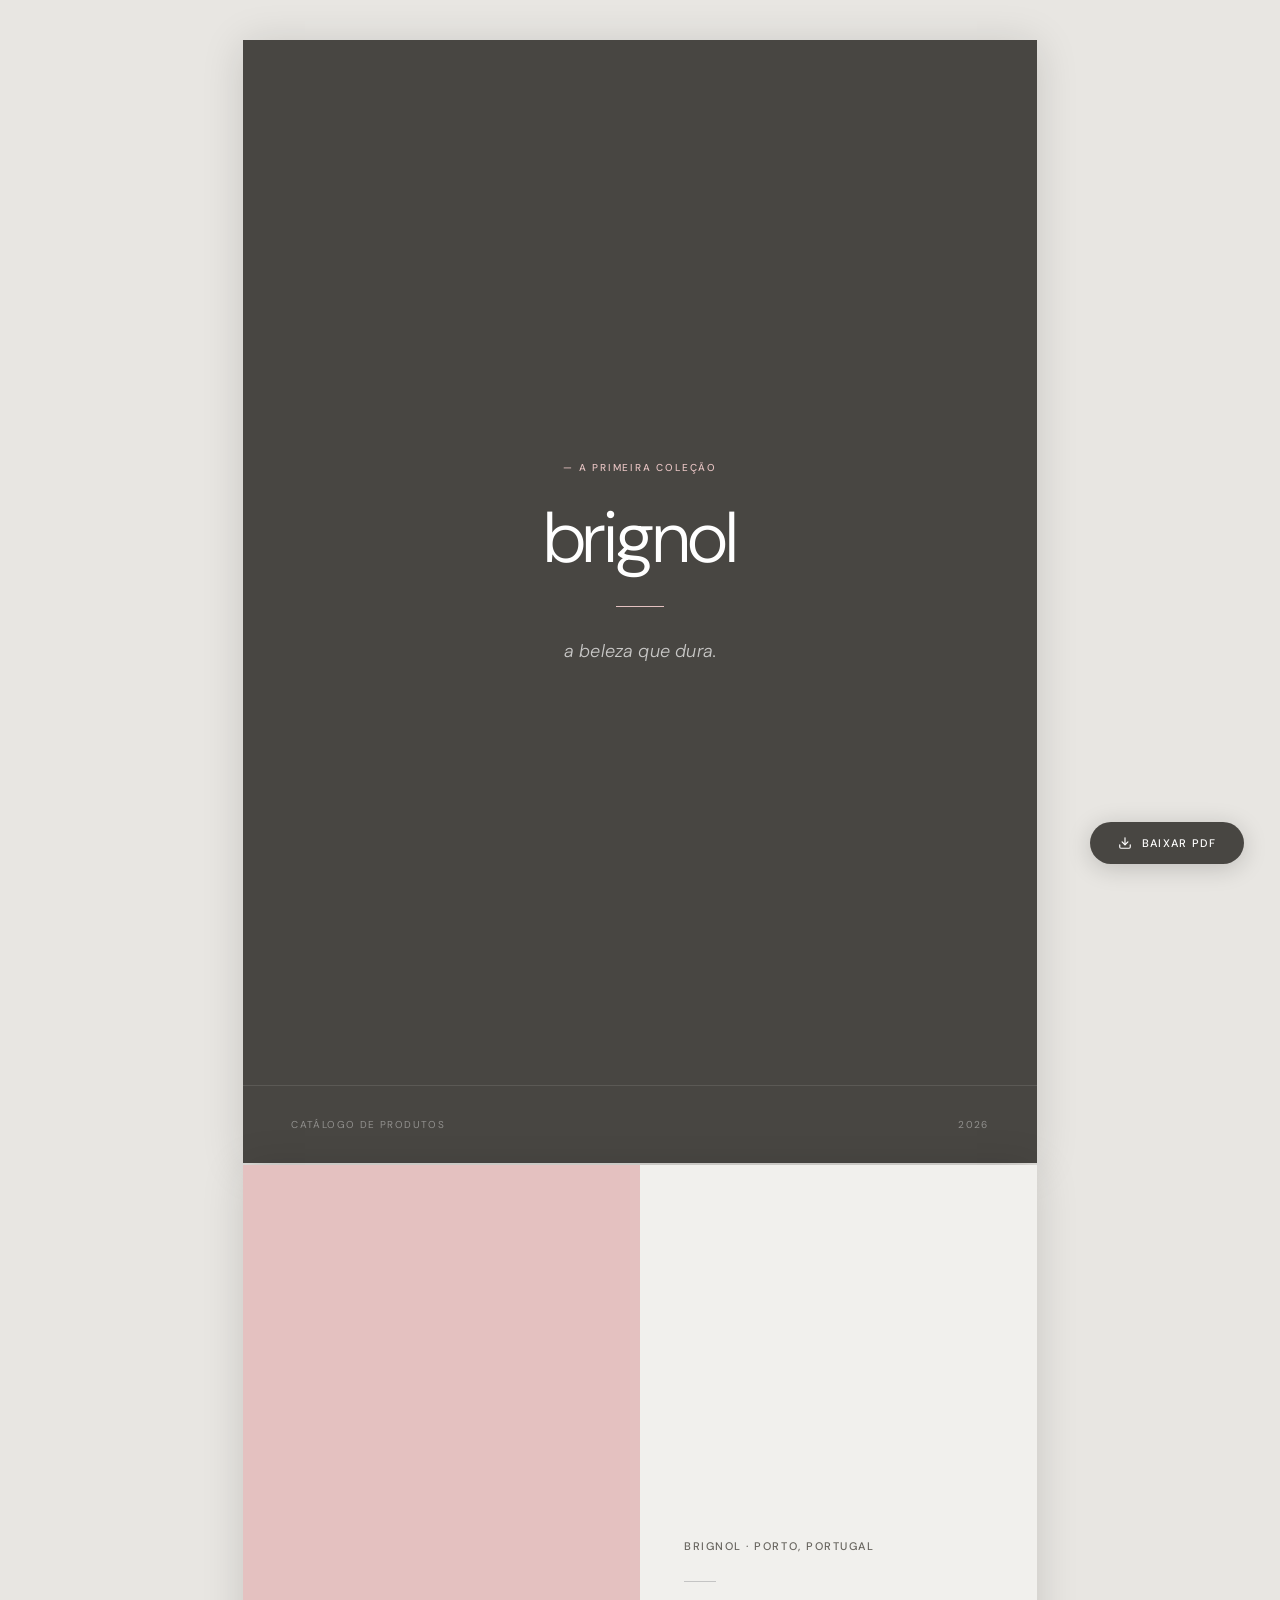
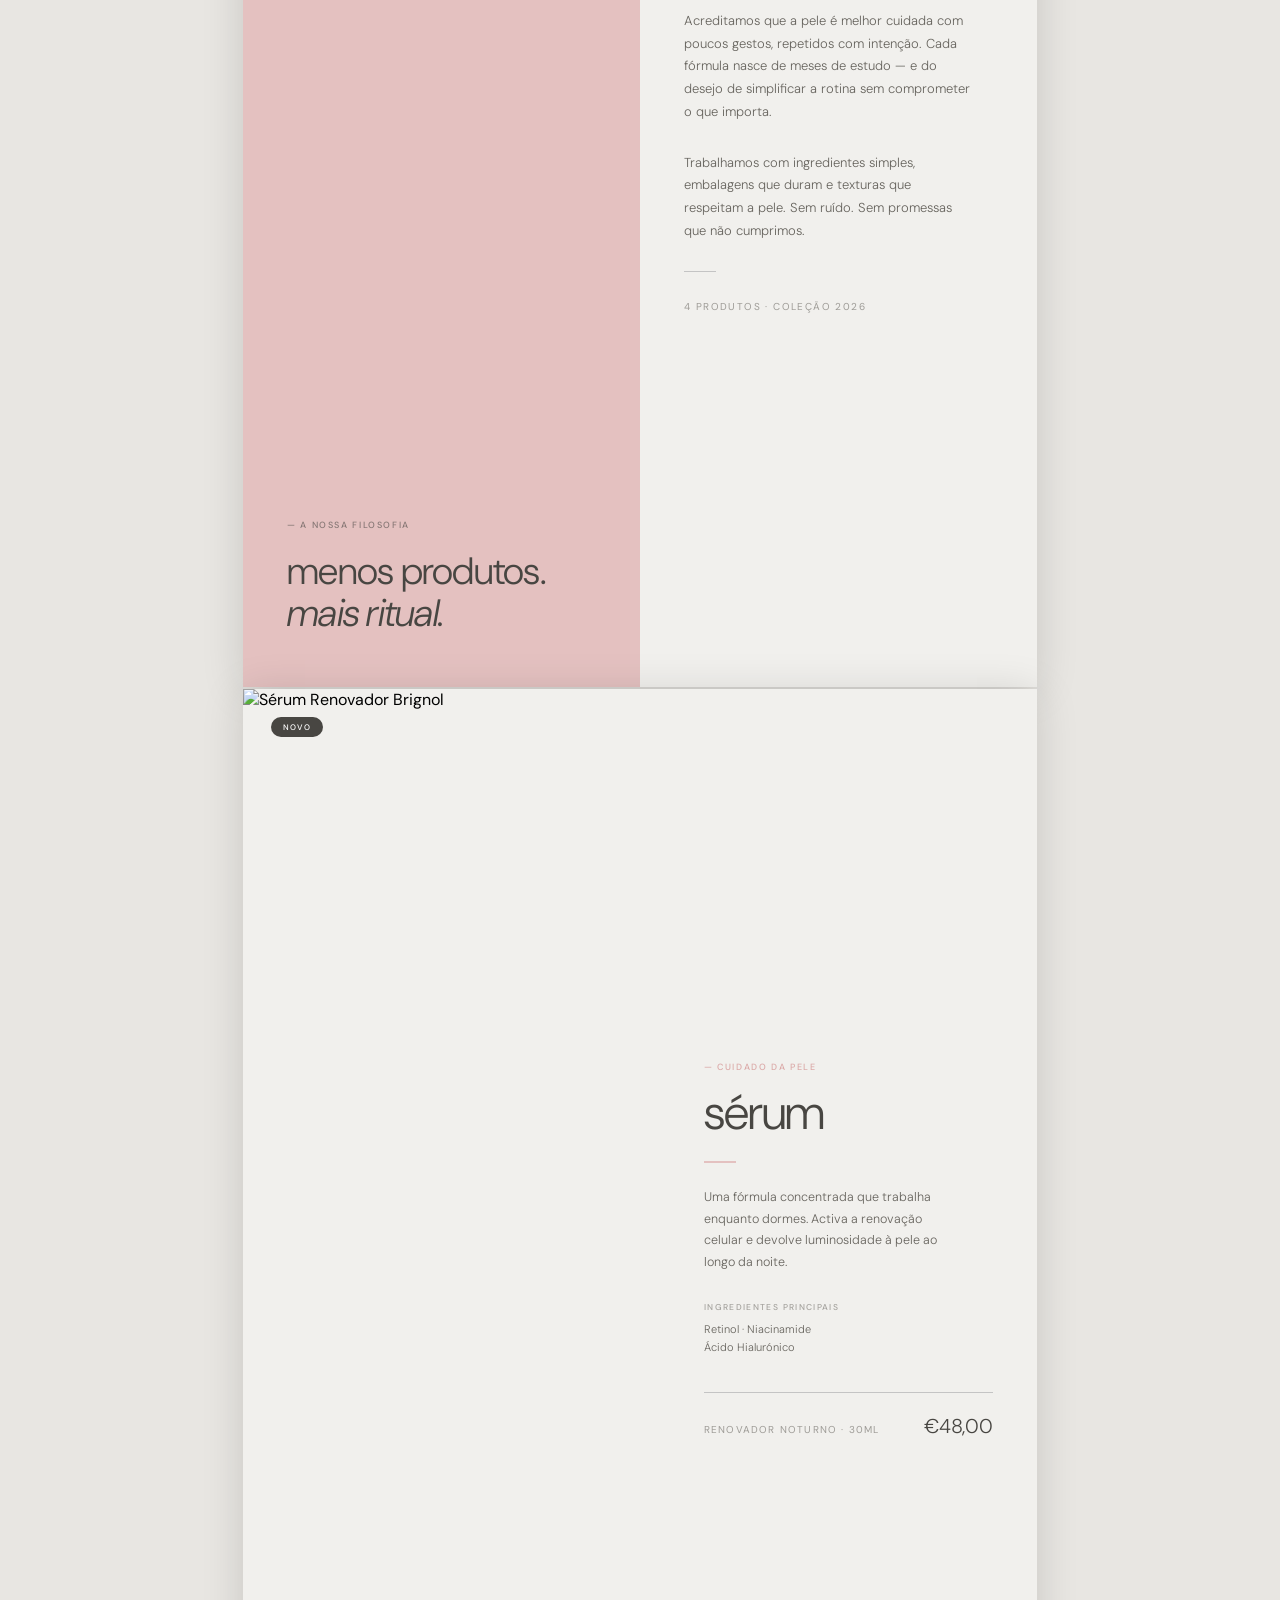
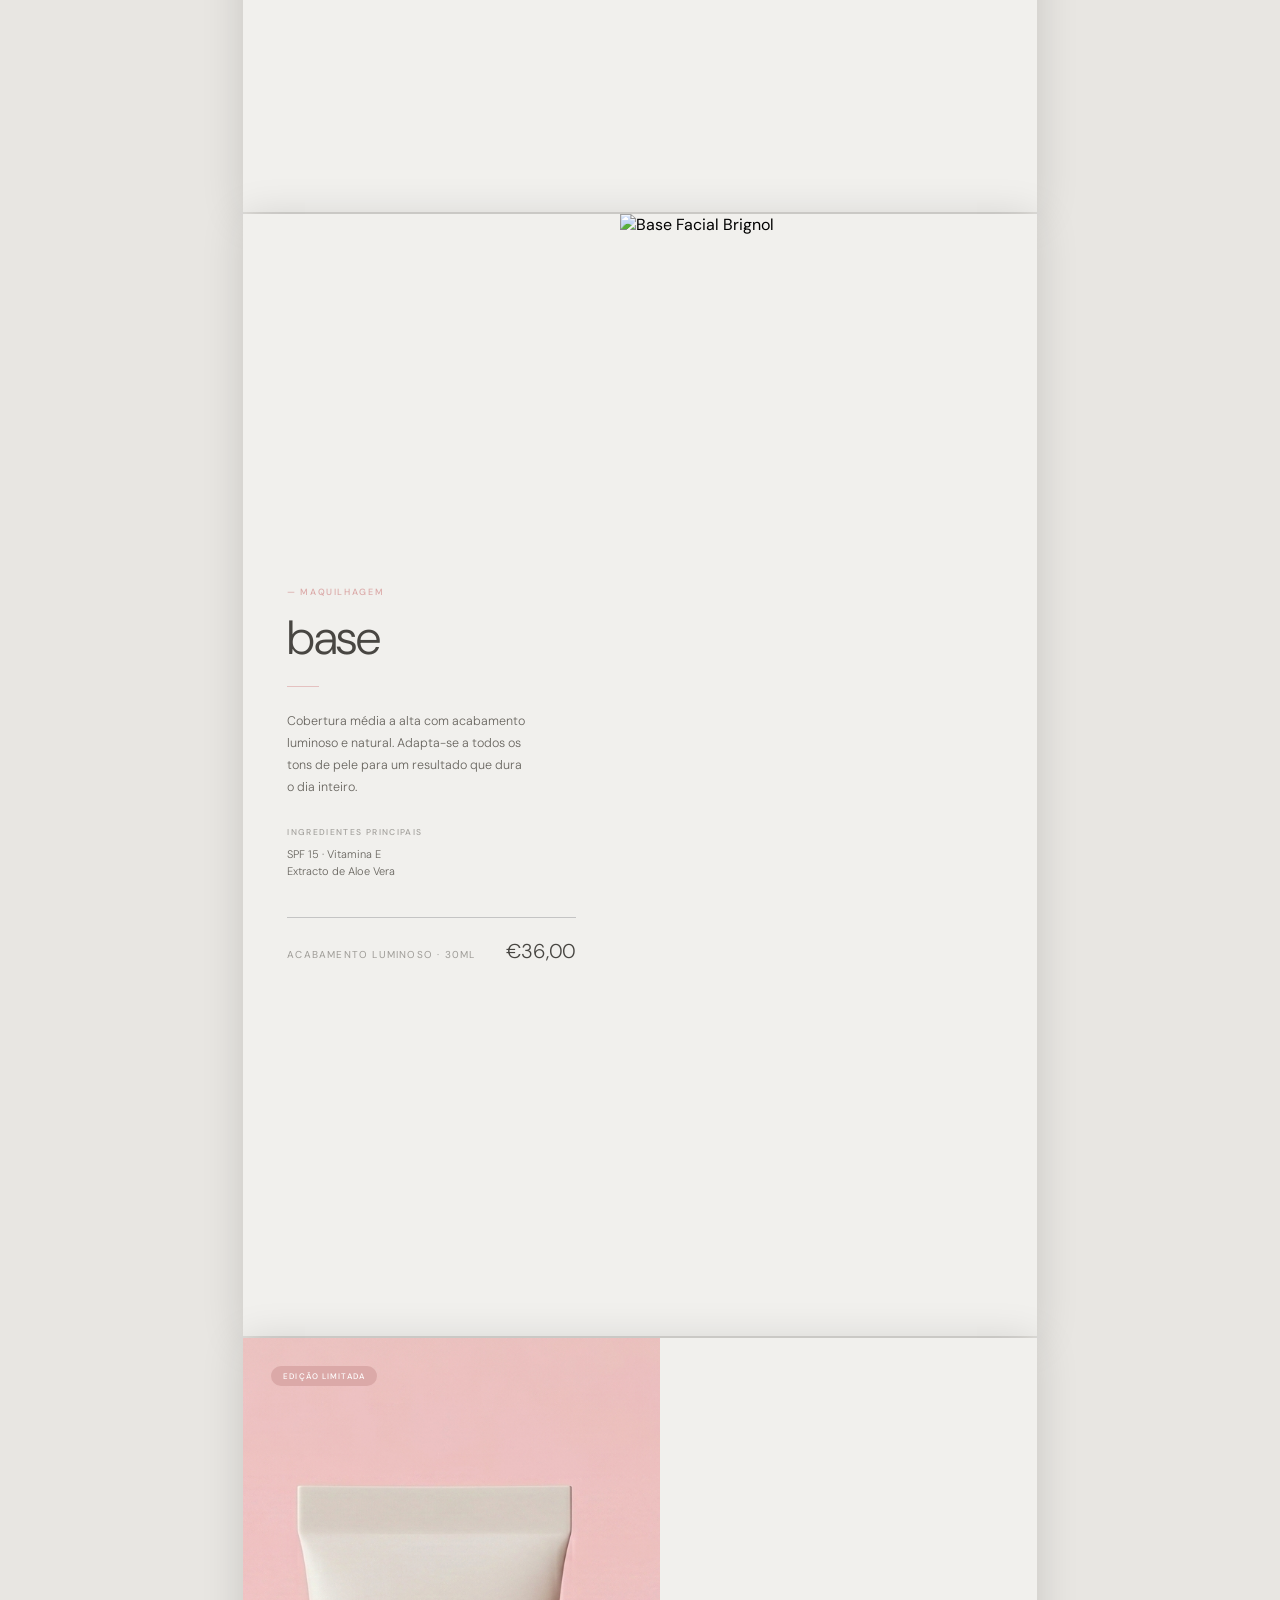
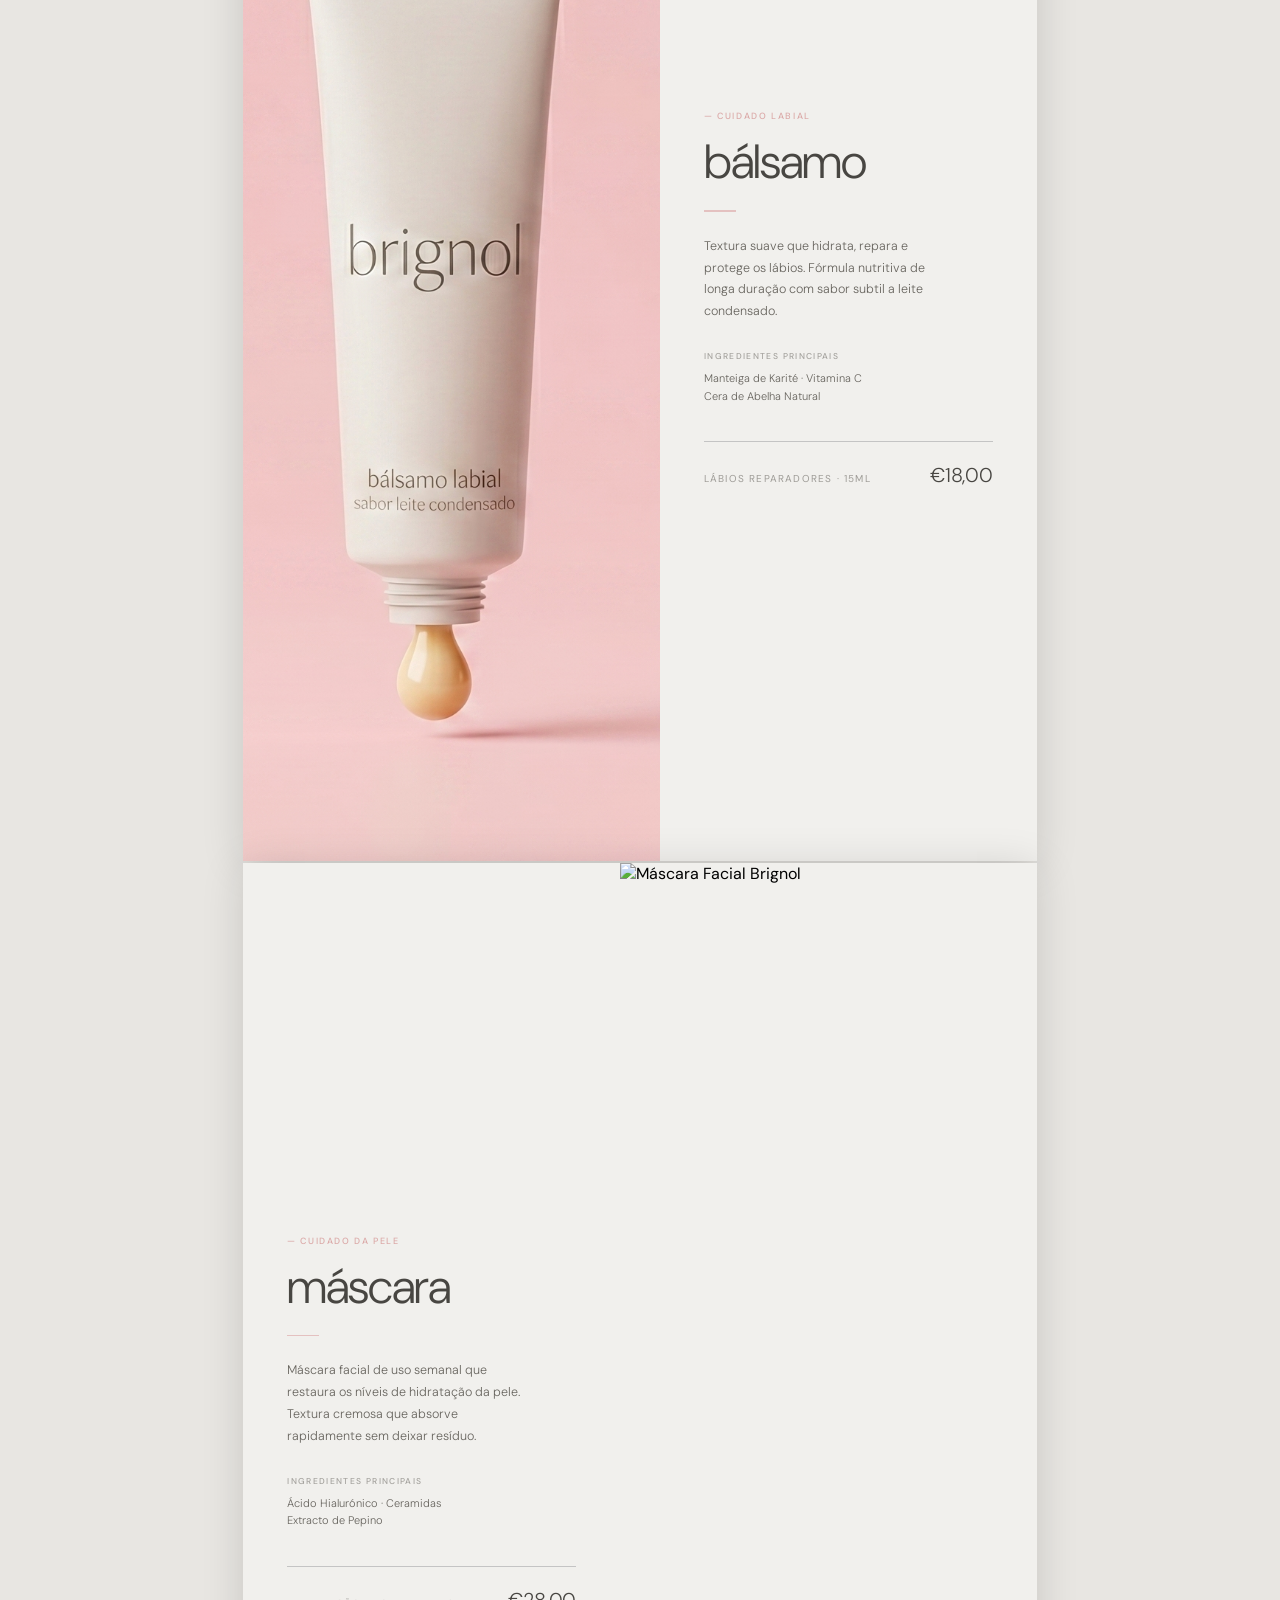
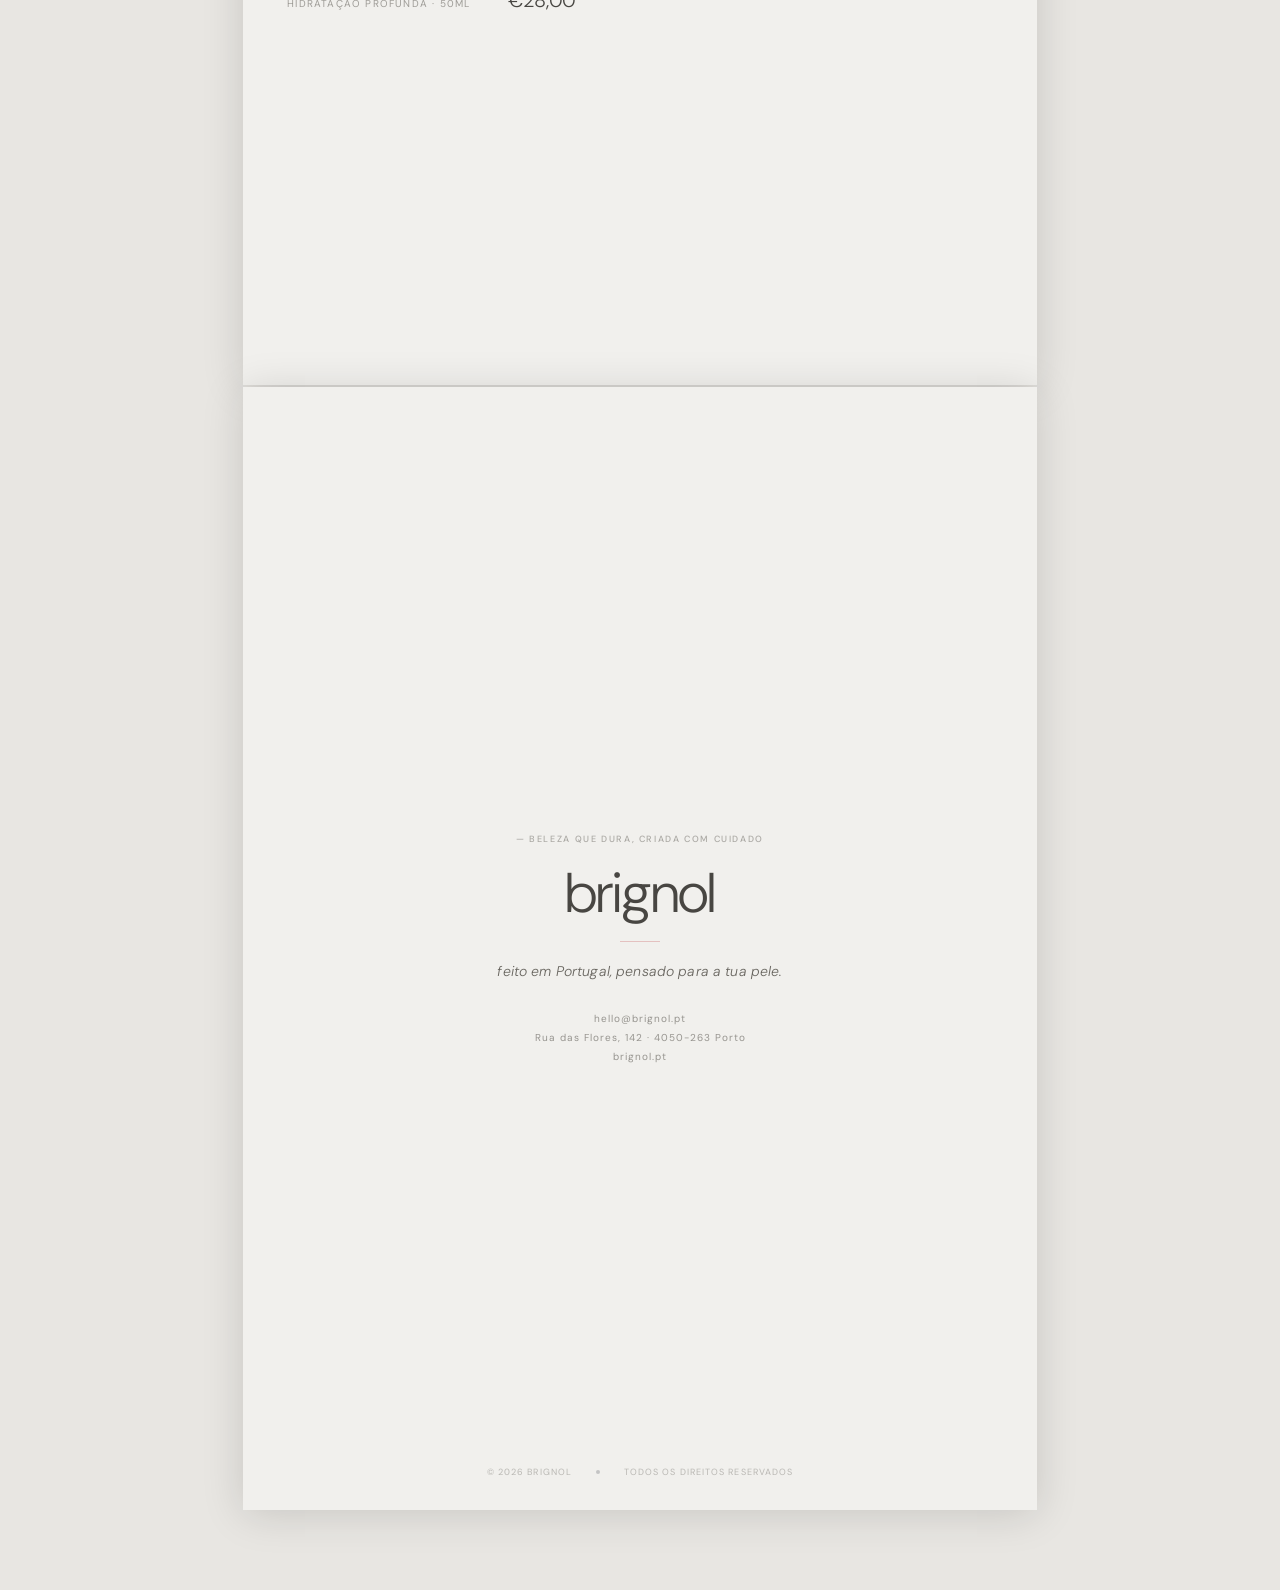
==== paginas/catalogo.html @ 8eda308c "primeiro commit — site brignol completo Inclui todas as páginas, estilos, imagens e catálogo PDF." ====
<!DOCTYPE html>
<html lang="pt">

<head>
  <meta charset="UTF-8" />
  <meta name="viewport" content="width=device-width, initial-scale=1.0" />
  <title>brignol — catálogo 2026</title>
  <link rel="preconnect" href="https://fonts.googleapis.com" />
  <link rel="preconnect" href="https://fonts.gstatic.com" crossorigin />
  <link href="https://fonts.googleapis.com/css2?family=DM+Sans:ital,opsz,wght@0,9..40,300;0,9..40,400;0,9..40,500;0,9..40,700;1,9..40,300;1,9..40,400&display=swap" rel="stylesheet" />

  <style>
    /* --- Tokens ----------------------------------------------------------- */
    :root {
      --cream:        #F1F0ED;
      --white:        #FFFFFF;
      --text:         rgb(103, 100, 94);
      --text-strong:  rgb(72, 70, 66);
      --accent:       oklch(0.84 0.04 20);
      --accent-mid:   oklch(0.78 0.06 20);
      --separator:    rgb(196, 196, 196);
      --font:         'DM Sans', system-ui, sans-serif;
    }

    /* --- Reset ------------------------------------------------------------ */
    *, *::before, *::after { box-sizing: border-box; margin: 0; padding: 0; }
    body {
      font-family: var(--font);
      background: #E8E6E2;
      -webkit-font-smoothing: antialiased;
    }

    /* --- Download button (screen only) ------------------------------------ */
    .download-btn {
      position: fixed;
      bottom: 36px;
      right: 36px;
      z-index: 999;
      background: var(--text-strong);
      color: #fff;
      font-family: var(--font);
      font-size: 11px;
      font-weight: 500;
      letter-spacing: 0.12em;
      text-transform: uppercase;
      padding: 14px 28px;
      border: none;
      border-radius: 50px;
      cursor: pointer;
      display: flex;
      align-items: center;
      gap: 10px;
      box-shadow: 0 4px 24px rgba(0,0,0,0.18);
      transition: background 0.2s;
    }
    .download-btn:hover { background: var(--accent-mid); }
    .download-btn svg { width: 14px; height: 14px; flex-shrink: 0; }

    /* --- Page base -------------------------------------------------------- */
    .catalog { display: flex; flex-direction: column; align-items: center; gap: 2px; padding: 40px 0 80px; }

    .page {
      width: 210mm;
      height: 297mm;
      background: var(--cream);
      overflow: hidden;
      position: relative;
      page-break-after: always;
      break-after: page;
      flex-shrink: 0;
    }

    /* --- Cover ------------------------------------------------------------ */
    .cover {
      background: var(--text-strong);
      display: flex;
      flex-direction: column;
    }

    .cover__top {
      flex: 1;
      display: flex;
      flex-direction: column;
      align-items: center;
      justify-content: center;
      padding: 0 48px;
      gap: 0;
    }

    .cover__eyebrow {
      font-size: 10px;
      font-weight: 500;
      letter-spacing: 0.18em;
      text-transform: uppercase;
      color: var(--accent);
      margin-bottom: 28px;
    }

    .cover__brand {
      font-size: 72px;
      font-weight: 300;
      letter-spacing: -0.02em;
      color: #fff;
      line-height: 1;
      margin-bottom: 32px;
    }

    .cover__line {
      width: 48px;
      height: 1px;
      background: var(--accent);
      margin-bottom: 32px;
    }

    .cover__tagline {
      font-size: 18px;
      font-weight: 300;
      font-style: italic;
      color: rgba(255,255,255,0.7);
      letter-spacing: 0.01em;
      text-align: center;
    }

    .cover__bottom {
      padding: 32px 48px;
      display: flex;
      align-items: center;
      justify-content: space-between;
      border-top: 1px solid rgba(255,255,255,0.1);
    }

    .cover__meta {
      font-size: 10px;
      letter-spacing: 0.14em;
      text-transform: uppercase;
      color: rgba(255,255,255,0.4);
    }

    .cover__year {
      font-size: 10px;
      letter-spacing: 0.14em;
      text-transform: uppercase;
      color: rgba(255,255,255,0.4);
    }

    /* --- Intro page ------------------------------------------------------- */
    .intro {
      display: grid;
      grid-template-columns: 1fr 1fr;
    }

    .intro__left {
      background: var(--accent);
      display: flex;
      flex-direction: column;
      justify-content: flex-end;
      padding: 52px 44px;
    }

    .intro__left-label {
      font-size: 9px;
      font-weight: 500;
      letter-spacing: 0.18em;
      text-transform: uppercase;
      color: rgba(72,70,66,0.6);
      margin-bottom: 20px;
    }

    .intro__left-title {
      font-size: 38px;
      font-weight: 300;
      letter-spacing: -0.02em;
      line-height: 1.1;
      color: var(--text-strong);
    }

    .intro__left-title em {
      font-style: italic;
    }

    .intro__right {
      background: var(--cream);
      display: flex;
      flex-direction: column;
      justify-content: center;
      padding: 52px 44px;
      gap: 28px;
    }

    .intro__right-brand {
      font-size: 11px;
      font-weight: 500;
      letter-spacing: 0.14em;
      text-transform: uppercase;
      color: var(--text);
    }

    .intro__right-body {
      font-size: 13px;
      font-weight: 300;
      line-height: 1.75;
      color: var(--text);
      max-width: 32ch;
    }

    .intro__right-body + .intro__right-body {
      padding-top: 0;
    }

    .intro__right-sep {
      width: 32px;
      height: 1px;
      background: var(--separator);
    }

    .intro__right-detail {
      font-size: 10px;
      letter-spacing: 0.14em;
      text-transform: uppercase;
      color: var(--text);
      opacity: 0.6;
    }

    /* --- Product page ----------------------------------------------------- */
    .product-page {
      display: grid;
      grid-template-columns: 1.05fr 0.95fr;
    }

    .product-page--reverse {
      grid-template-columns: 0.95fr 1.05fr;
    }
    .product-page--reverse .product__image { order: 2; }
    .product-page--reverse .product__info  { order: 1; }

    .product__image {
      height: 100%;
      overflow: hidden;
      position: relative;
    }

    .product__image img {
      width: 100%;
      height: 100%;
      object-fit: cover;
      object-position: center;
      display: block;
    }

    .product__tag {
      position: absolute;
      top: 28px;
      left: 28px;
      background: var(--text-strong);
      color: #fff;
      font-size: 8px;
      font-weight: 500;
      letter-spacing: 0.14em;
      text-transform: uppercase;
      padding: 5px 12px;
      border-radius: 50px;
    }

    .product__tag--accent {
      background: var(--accent-mid);
      color: #fff;
    }

    .product__info {
      background: var(--cream);
      display: flex;
      flex-direction: column;
      justify-content: center;
      padding: 52px 44px;
      gap: 0;
    }

    .product__category {
      font-size: 9px;
      font-weight: 500;
      letter-spacing: 0.18em;
      text-transform: uppercase;
      color: var(--accent-mid);
      margin-bottom: 16px;
    }

    .product__name {
      font-size: 48px;
      font-weight: 300;
      letter-spacing: -0.02em;
      line-height: 1;
      color: var(--text-strong);
      margin-bottom: 24px;
    }

    .product__sep {
      width: 32px;
      height: 1.5px;
      background: var(--accent);
      margin-bottom: 24px;
    }

    .product__desc {
      font-size: 12.5px;
      font-weight: 300;
      line-height: 1.75;
      color: var(--text);
      max-width: 30ch;
      margin-bottom: 28px;
    }

    .product__ingredients-label {
      font-size: 8.5px;
      font-weight: 500;
      letter-spacing: 0.16em;
      text-transform: uppercase;
      color: var(--text);
      opacity: 0.55;
      margin-bottom: 8px;
    }

    .product__ingredients {
      font-size: 11px;
      font-weight: 300;
      color: var(--text);
      line-height: 1.6;
      margin-bottom: 36px;
    }

    .product__footer {
      display: flex;
      align-items: baseline;
      justify-content: space-between;
      border-top: 1px solid var(--separator);
      padding-top: 20px;
    }

    .product__volume {
      font-size: 10px;
      letter-spacing: 0.12em;
      text-transform: uppercase;
      color: var(--text);
      opacity: 0.6;
    }

    .product__price {
      font-size: 20px;
      font-weight: 300;
      letter-spacing: -0.01em;
      color: var(--text-strong);
    }

    /* --- Back cover ------------------------------------------------------- */
    .back {
      background: var(--cream);
      display: flex;
      flex-direction: column;
      align-items: center;
      justify-content: center;
      gap: 0;
      position: relative;
    }

    .back__inner {
      text-align: center;
      display: flex;
      flex-direction: column;
      align-items: center;
      gap: 20px;
    }

    .back__label {
      font-size: 9px;
      font-weight: 500;
      letter-spacing: 0.18em;
      text-transform: uppercase;
      color: var(--text);
      opacity: 0.5;
    }

    .back__brand {
      font-size: 56px;
      font-weight: 300;
      letter-spacing: -0.02em;
      color: var(--text-strong);
      line-height: 1;
    }

    .back__line {
      width: 40px;
      height: 1px;
      background: var(--accent);
    }

    .back__tagline {
      font-size: 14px;
      font-weight: 300;
      font-style: italic;
      color: var(--text);
      letter-spacing: 0.01em;
    }

    .back__contact {
      margin-top: 12px;
      display: flex;
      flex-direction: column;
      align-items: center;
      gap: 6px;
    }

    .back__contact-item {
      font-size: 10px;
      letter-spacing: 0.1em;
      color: var(--text);
      opacity: 0.65;
    }

    .back__bottom {
      position: absolute;
      bottom: 32px;
      left: 0;
      right: 0;
      display: flex;
      align-items: center;
      justify-content: center;
      gap: 24px;
    }

    .back__dot {
      width: 4px;
      height: 4px;
      border-radius: 50%;
      background: var(--separator);
    }

    .back__copyright {
      font-size: 9px;
      letter-spacing: 0.12em;
      text-transform: uppercase;
      color: var(--text);
      opacity: 0.4;
    }

    /* --- Print ------------------------------------------------------------ */
    @page {
      size: A4 portrait;
      margin: 0;
    }

    @media print {
      body { background: none; }
      .catalog { padding: 0; gap: 0; }
      .download-btn { display: none; }
      .page {
        box-shadow: none;
        width: 210mm;
        height: 297mm;
      }
    }

    /* --- Screen shadow ---------------------------------------------------- */
    @media screen {
      .page {
        box-shadow: 0 4px 40px rgba(0,0,0,0.14);
      }
    }
  </style>
</head>

<body>

  <button class="download-btn" onclick="window.print()">
    <svg viewBox="0 0 24 24" fill="none" stroke="currentColor" stroke-width="2" stroke-linecap="round" stroke-linejoin="round">
      <path d="M21 15v4a2 2 0 0 1-2 2H5a2 2 0 0 1-2-2v-4"/>
      <polyline points="7 10 12 15 17 10"/>
      <line x1="12" y1="15" x2="12" y2="3"/>
    </svg>
    Baixar PDF
  </button>

  <div class="catalog">

    <!-- Capa ---------------------------------------------------------------- -->
    <div class="page cover">
      <div class="cover__top">
        <p class="cover__eyebrow">— a primeira coleção</p>
        <h1 class="cover__brand">brignol</h1>
        <div class="cover__line"></div>
        <p class="cover__tagline">a beleza que dura.</p>
      </div>
      <div class="cover__bottom">
        <span class="cover__meta">catálogo de produtos</span>
        <span class="cover__year">2026</span>
      </div>
    </div>

    <!-- Intro --------------------------------------------------------------- -->
    <div class="page intro">
      <div class="intro__left">
        <p class="intro__left-label">— a nossa filosofia</p>
        <h2 class="intro__left-title">menos produtos.<br /><em>mais ritual.</em></h2>
      </div>
      <div class="intro__right">
        <p class="intro__right-brand">brignol · porto, portugal</p>
        <div class="intro__right-sep"></div>
        <p class="intro__right-body">Acreditamos que a pele é melhor cuidada com poucos gestos, repetidos com intenção. Cada fórmula nasce de meses de estudo — e do desejo de simplificar a rotina sem comprometer o que importa.</p>
        <p class="intro__right-body">Trabalhamos com ingredientes simples, embalagens que duram e texturas que respeitam a pele. Sem ruído. Sem promessas que não cumprimos.</p>
        <div class="intro__right-sep"></div>
        <p class="intro__right-detail">4 produtos · coleção 2026</p>
      </div>
    </div>

    <!-- Sérum --------------------------------------------------------------- -->
    <div class="page product-page">
      <div class="product__image">
        <img src="../imagens/serum.png" alt="Sérum Renovador Brignol" />
        <span class="product__tag">novo</span>
      </div>
      <div class="product__info">
        <p class="product__category">— cuidado da pele</p>
        <h2 class="product__name">sérum</h2>
        <div class="product__sep"></div>
        <p class="product__desc">Uma fórmula concentrada que trabalha enquanto dormes. Activa a renovação celular e devolve luminosidade à pele ao longo da noite.</p>
        <p class="product__ingredients-label">Ingredientes principais</p>
        <p class="product__ingredients">Retinol · Niacinamide<br />Ácido Hialurónico</p>
        <div class="product__footer">
          <span class="product__volume">renovador noturno · 30ml</span>
          <span class="product__price">€48,00</span>
        </div>
      </div>
    </div>

    <!-- Base ---------------------------------------------------------------- -->
    <div class="page product-page product-page--reverse">
      <div class="product__image">
        <img src="../imagens/base.png" alt="Base Facial Brignol" />
      </div>
      <div class="product__info">
        <p class="product__category">— maquilhagem</p>
        <h2 class="product__name">base</h2>
        <div class="product__sep"></div>
        <p class="product__desc">Cobertura média a alta com acabamento luminoso e natural. Adapta-se a todos os tons de pele para um resultado que dura o dia inteiro.</p>
        <p class="product__ingredients-label">Ingredientes principais</p>
        <p class="product__ingredients">SPF 15 · Vitamina E<br />Extracto de Aloe Vera</p>
        <div class="product__footer">
          <span class="product__volume">acabamento luminoso · 30ml</span>
          <span class="product__price">€36,00</span>
        </div>
      </div>
    </div>

    <!-- Bálsamo ------------------------------------------------------------- -->
    <div class="page product-page">
      <div class="product__image">
        <img src="../imagens/balsamo.png" alt="Bálsamo Labial Brignol" />
        <span class="product__tag product__tag--accent">edição limitada</span>
      </div>
      <div class="product__info">
        <p class="product__category">— cuidado labial</p>
        <h2 class="product__name">bálsamo</h2>
        <div class="product__sep"></div>
        <p class="product__desc">Textura suave que hidrata, repara e protege os lábios. Fórmula nutritiva de longa duração com sabor subtil a leite condensado.</p>
        <p class="product__ingredients-label">Ingredientes principais</p>
        <p class="product__ingredients">Manteiga de Karité · Vitamina C<br />Cera de Abelha Natural</p>
        <div class="product__footer">
          <span class="product__volume">lábios reparadores · 15ml</span>
          <span class="product__price">€18,00</span>
        </div>
      </div>
    </div>

    <!-- Máscara ------------------------------------------------------------- -->
    <div class="page product-page product-page--reverse">
      <div class="product__image">
        <img src="../imagens/mascara.png" alt="Máscara Facial Brignol" />
      </div>
      <div class="product__info">
        <p class="product__category">— cuidado da pele</p>
        <h2 class="product__name">máscara</h2>
        <div class="product__sep"></div>
        <p class="product__desc">Máscara facial de uso semanal que restaura os níveis de hidratação da pele. Textura cremosa que absorve rapidamente sem deixar resíduo.</p>
        <p class="product__ingredients-label">Ingredientes principais</p>
        <p class="product__ingredients">Ácido Hialurónico · Ceramidas<br />Extracto de Pepino</p>
        <div class="product__footer">
          <span class="product__volume">hidratação profunda · 50ml</span>
          <span class="product__price">€28,00</span>
        </div>
      </div>
    </div>

    <!-- Contracapa ---------------------------------------------------------- -->
    <div class="page back">
      <div class="back__inner">
        <p class="back__label">— beleza que dura, criada com cuidado</p>
        <h2 class="back__brand">brignol</h2>
        <div class="back__line"></div>
        <p class="back__tagline">feito em Portugal, pensado para a tua pele.</p>
        <div class="back__contact">
          <span class="back__contact-item">hello@brignol.pt</span>
          <span class="back__contact-item">Rua das Flores, 142 · 4050-263 Porto</span>
          <span class="back__contact-item">brignol.pt</span>
        </div>
      </div>
      <div class="back__bottom">
        <span class="back__copyright">© 2026 brignol</span>
        <div class="back__dot"></div>
        <span class="back__copyright">todos os direitos reservados</span>
      </div>
    </div>

  </div>

</body>
</html>
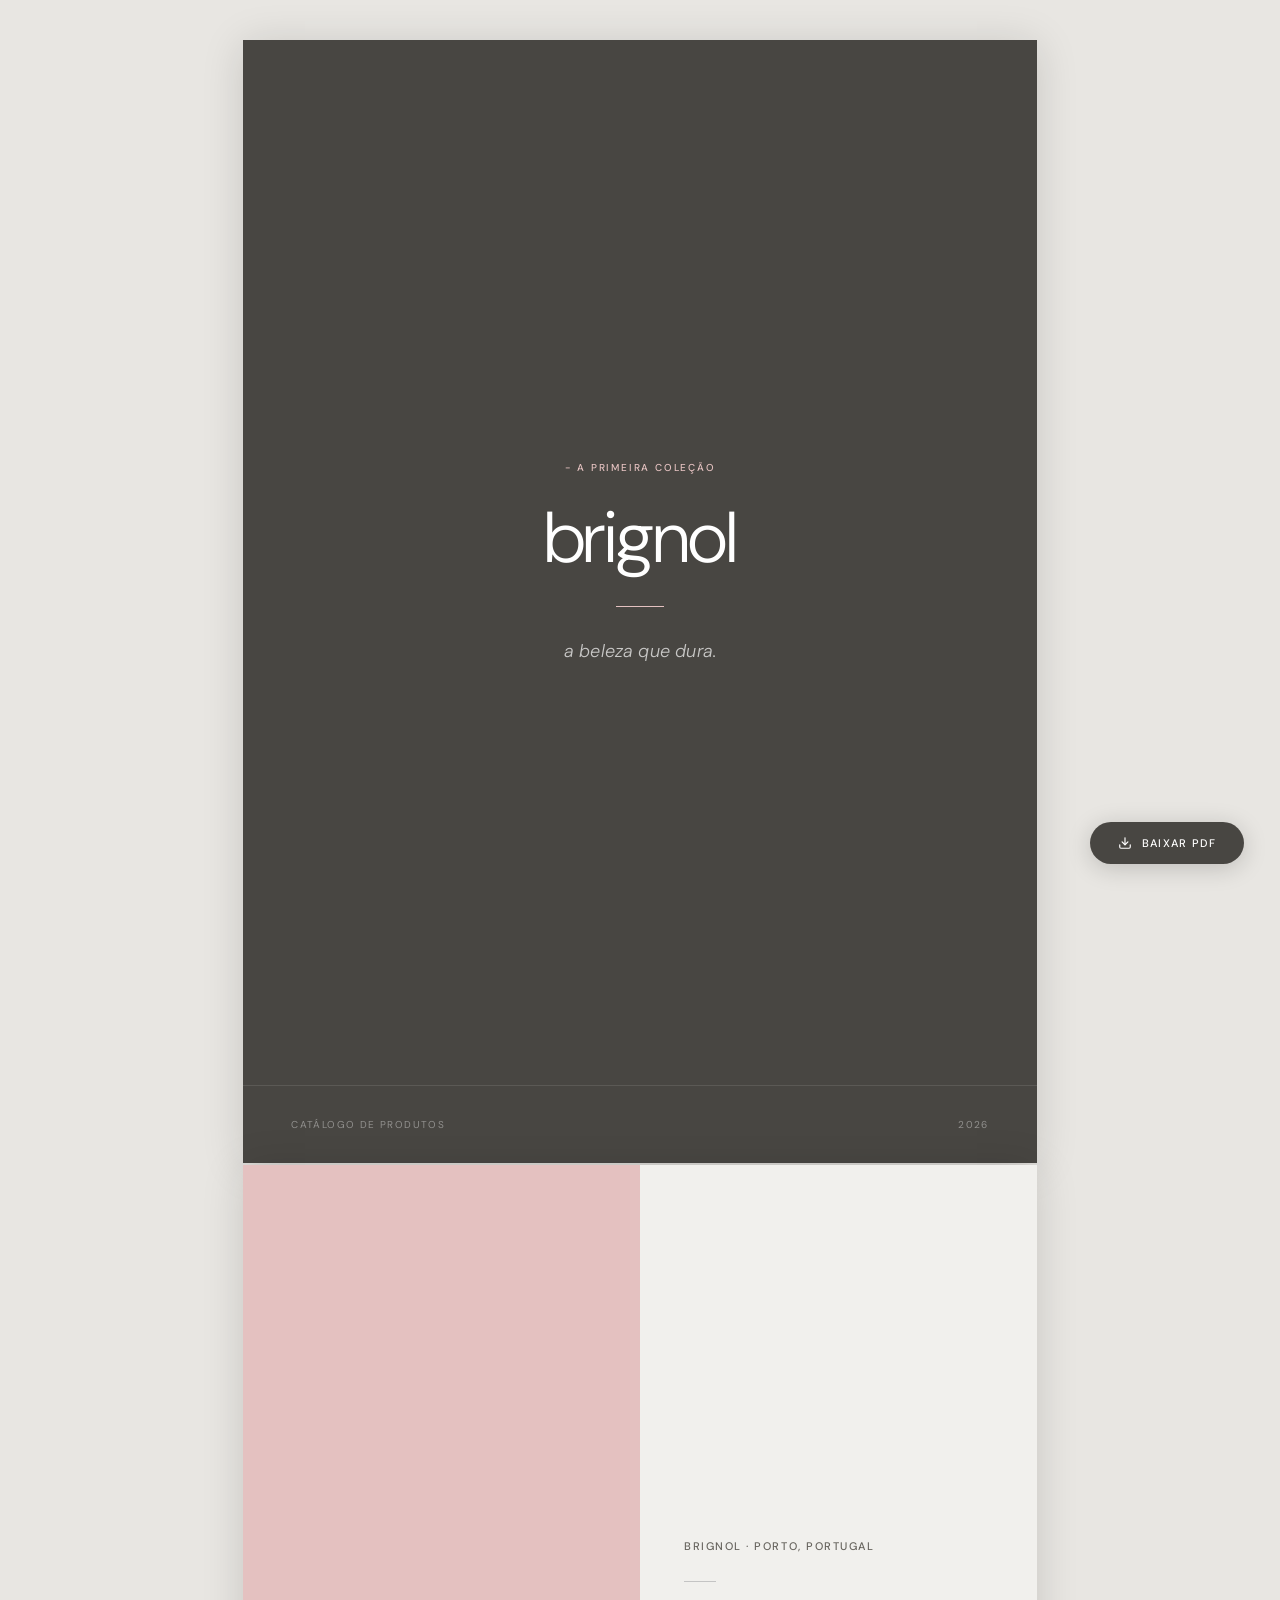
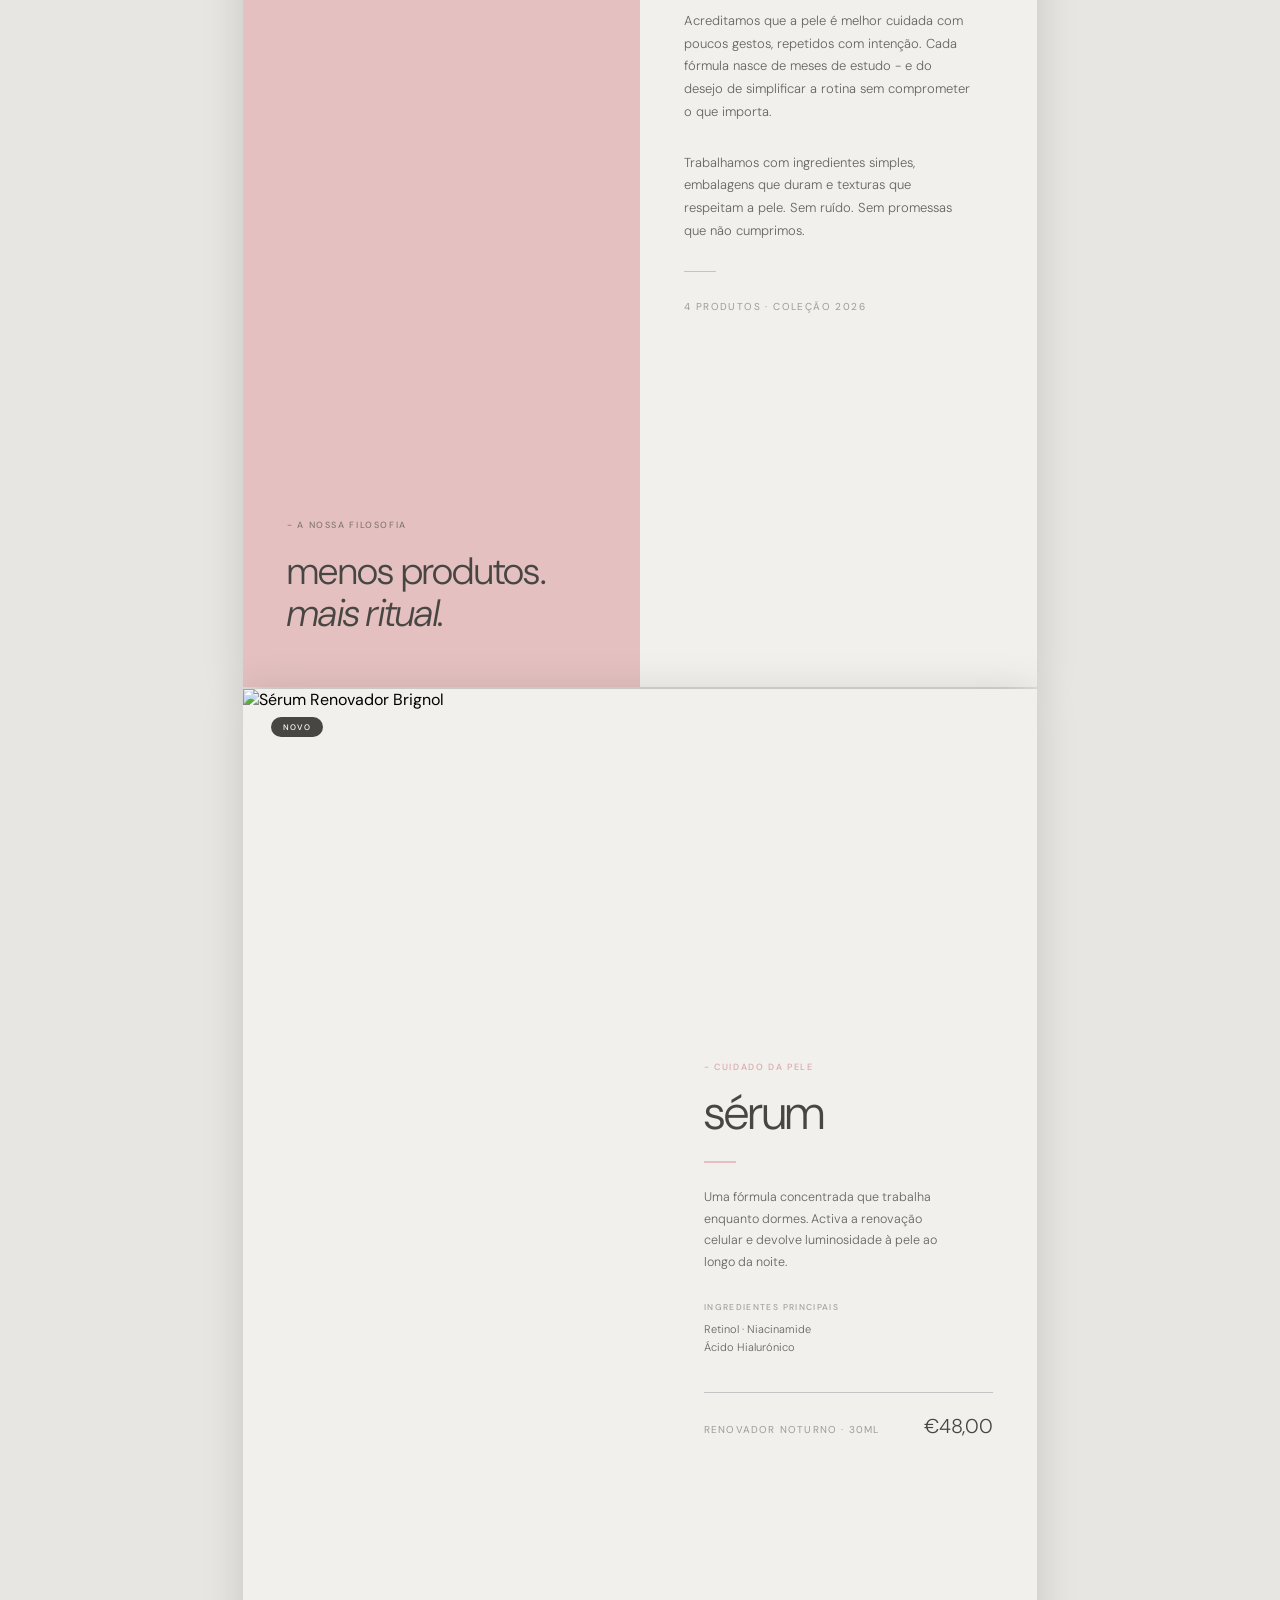
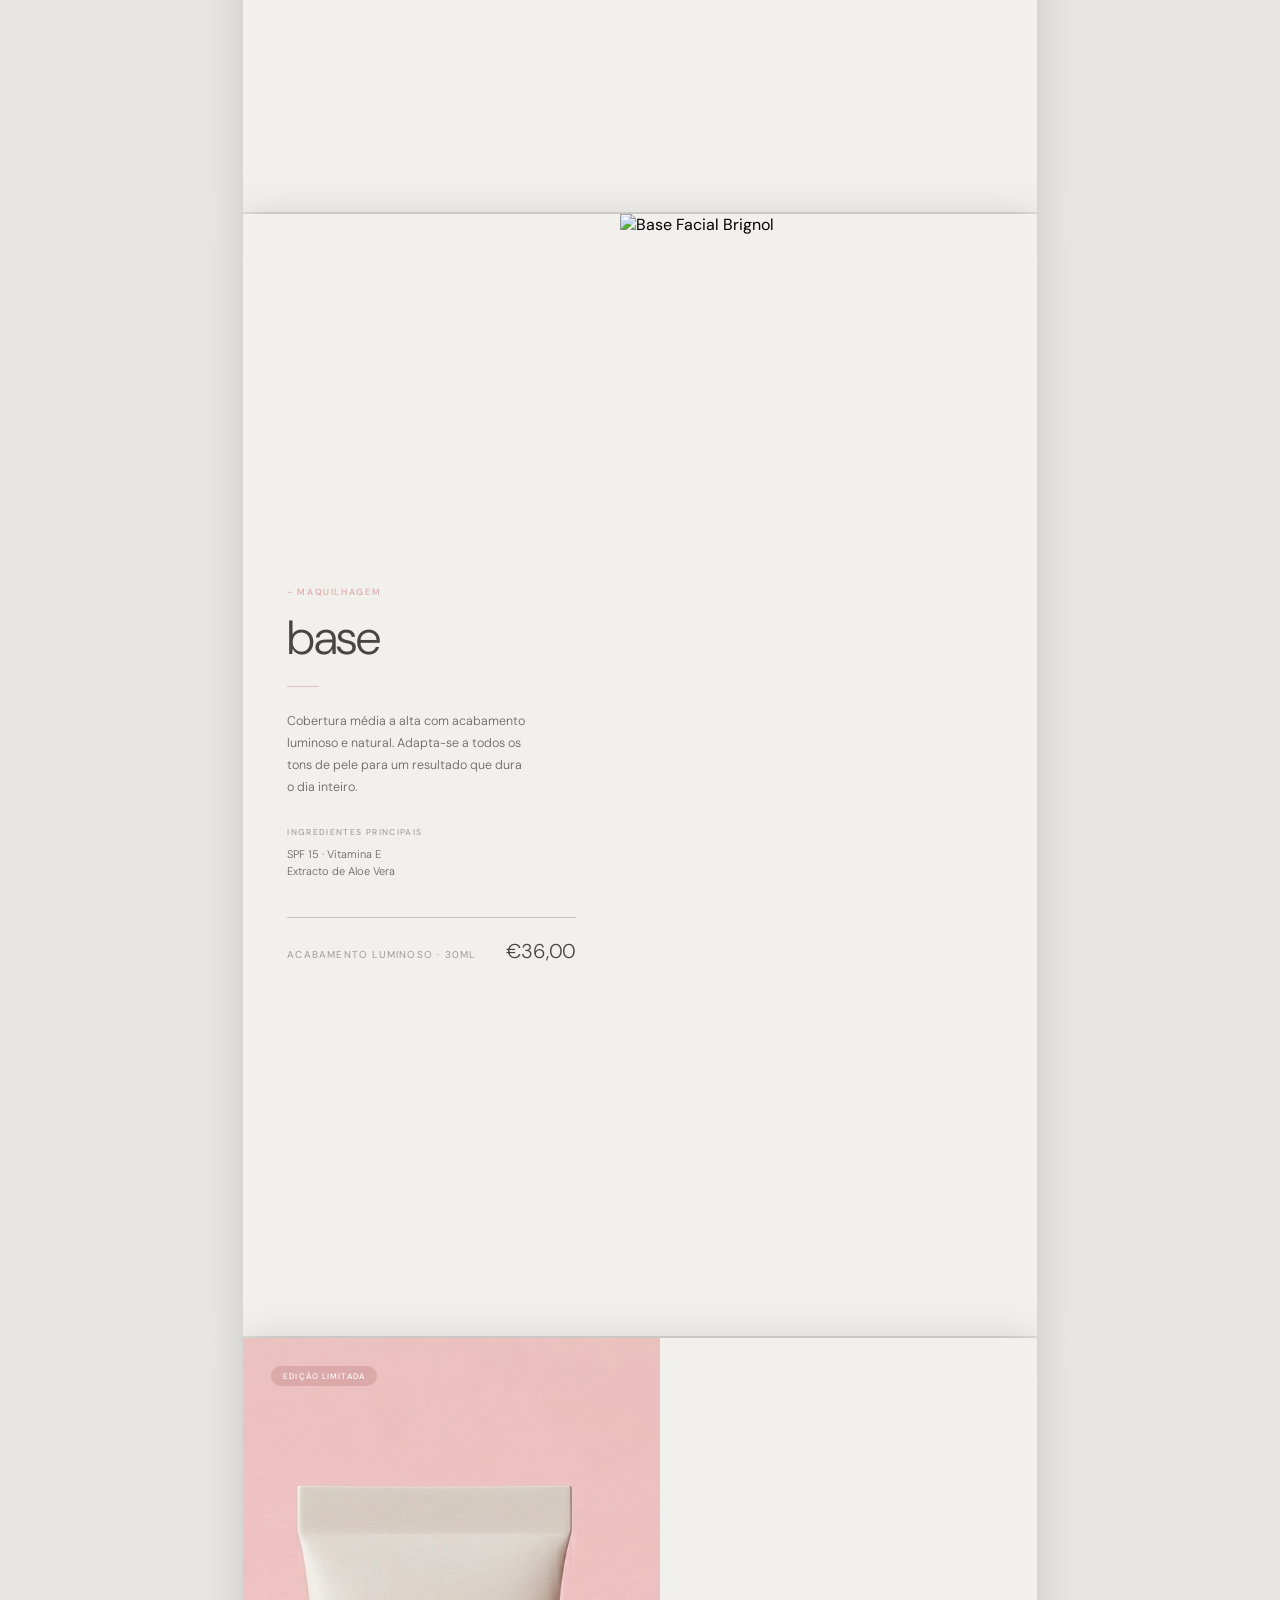
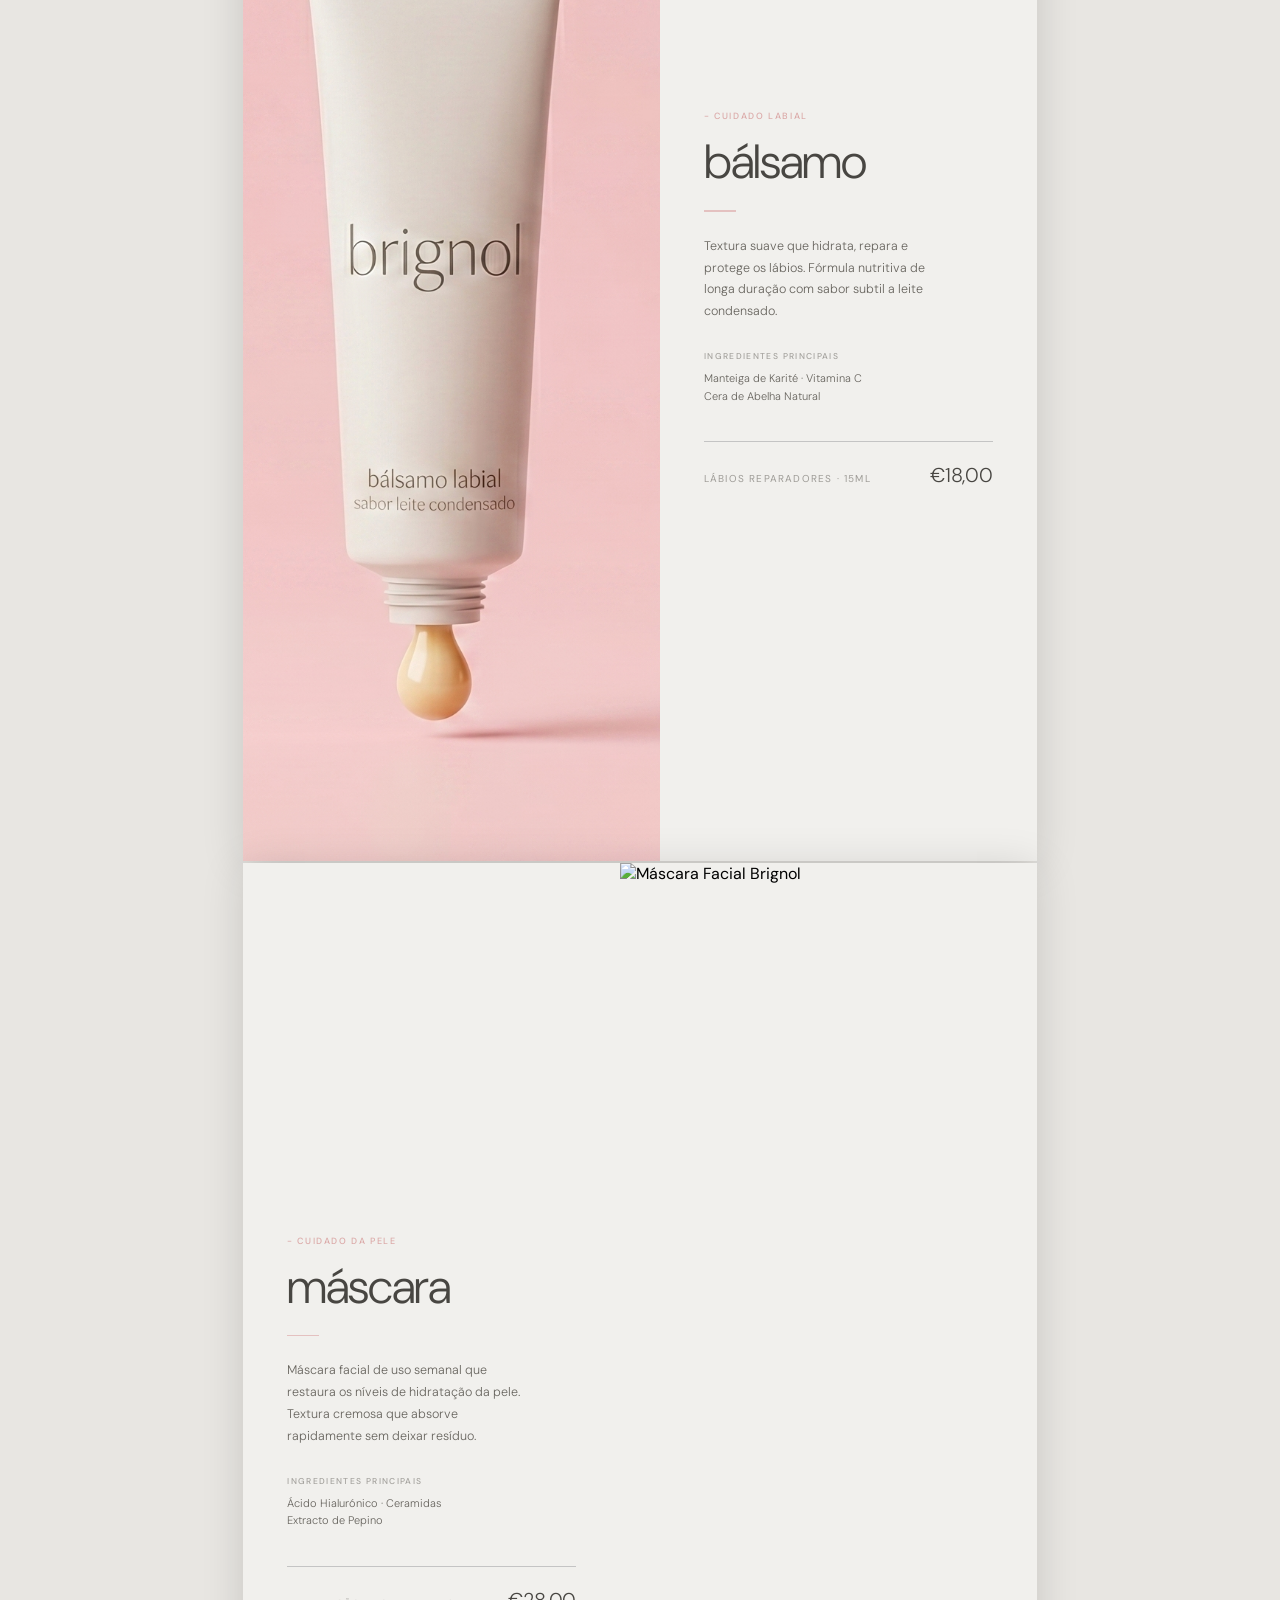
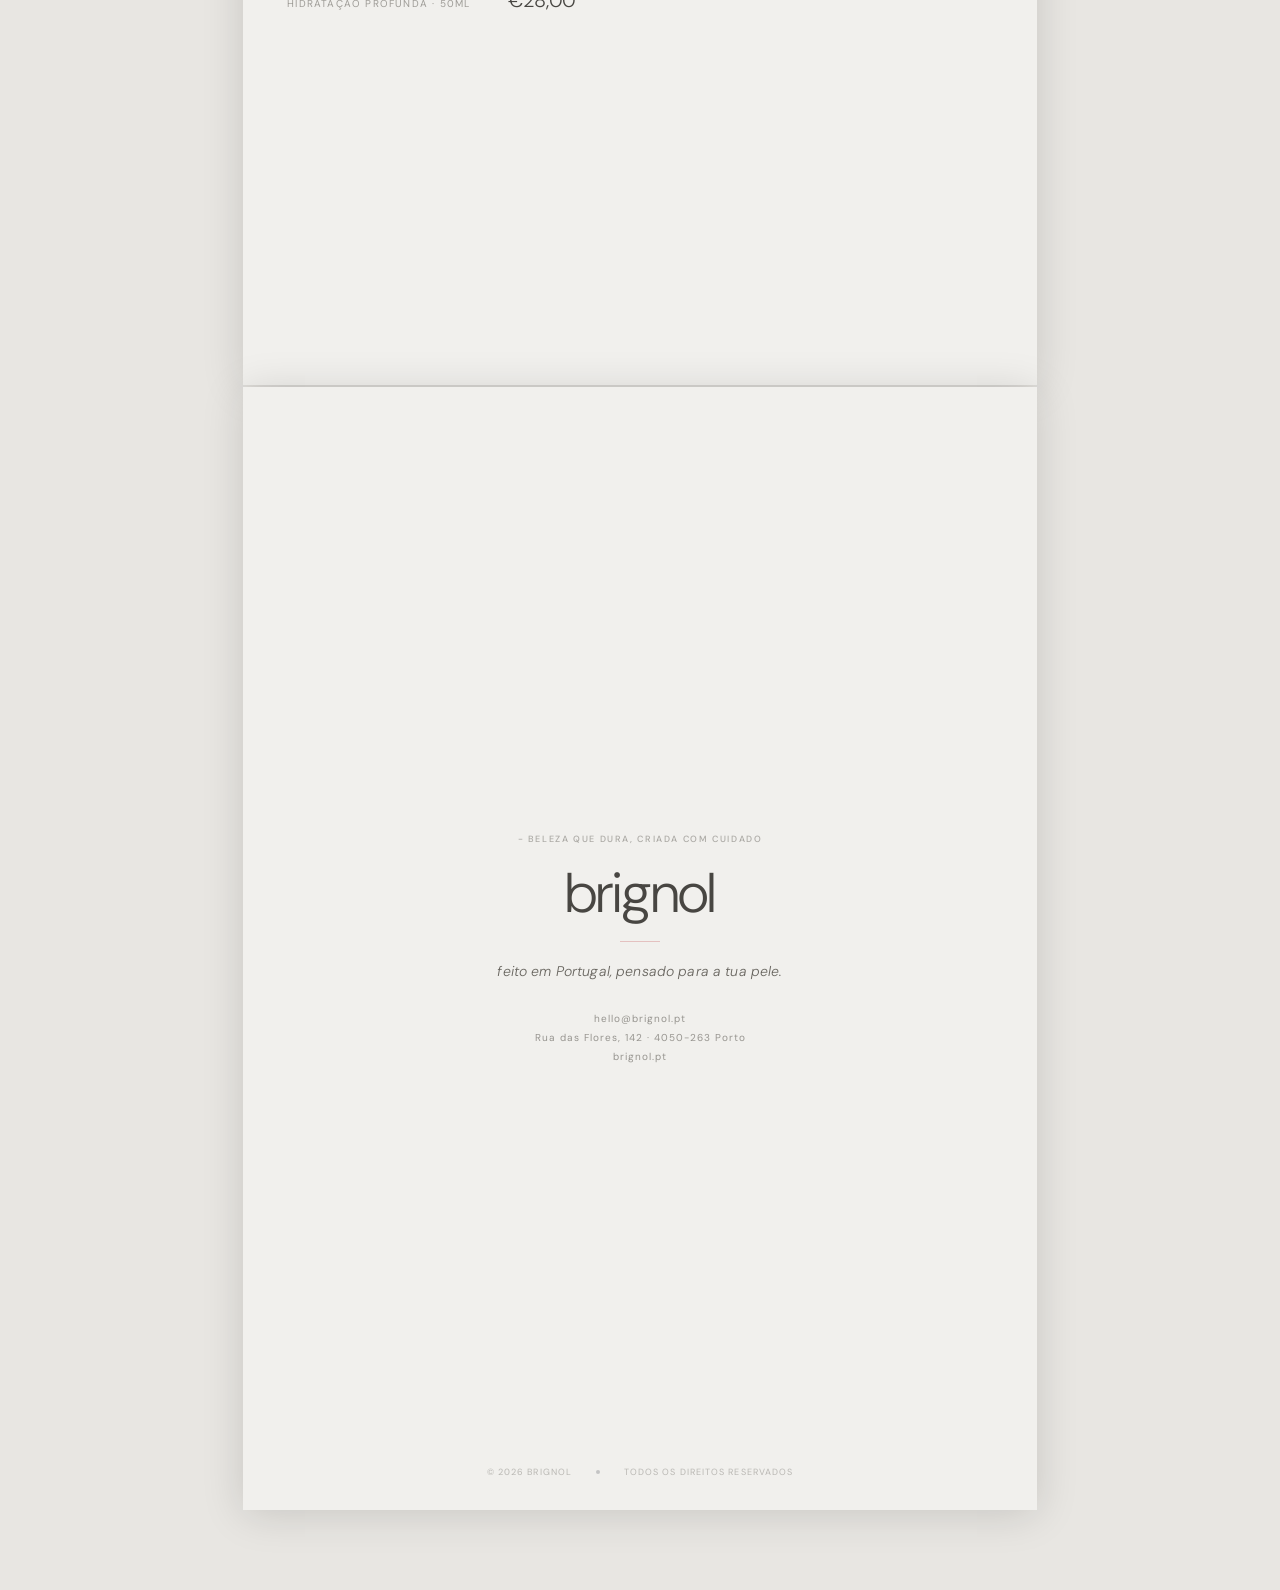
==== commit d9ff4338: "update: semântica HTML e Bootstrap em todo o projeto Atualiza nav, footer, páginas e CSS globais com" ====
--- a/paginas/catalogo.html
+++ b/paginas/catalogo.html
@@ -4,7 +4,7 @@
 <head>
   <meta charset="UTF-8" />
   <meta name="viewport" content="width=device-width, initial-scale=1.0" />
-  <title>brignol — catálogo 2026</title>
+  <title>brignol - catálogo 2026</title>
   <link rel="preconnect" href="https://fonts.googleapis.com" />
   <link rel="preconnect" href="https://fonts.gstatic.com" crossorigin />
   <link href="https://fonts.googleapis.com/css2?family=DM+Sans:ital,opsz,wght@0,9..40,300;0,9..40,400;0,9..40,500;0,9..40,700;1,9..40,300;1,9..40,400&display=swap" rel="stylesheet" />
@@ -483,7 +483,7 @@
     <!-- Capa ---------------------------------------------------------------- -->
     <div class="page cover">
       <div class="cover__top">
-        <p class="cover__eyebrow">— a primeira coleção</p>
+        <p class="cover__eyebrow">- a primeira coleção</p>
         <h1 class="cover__brand">brignol</h1>
         <div class="cover__line"></div>
         <p class="cover__tagline">a beleza que dura.</p>
@@ -497,13 +497,13 @@
     <!-- Intro --------------------------------------------------------------- -->
     <div class="page intro">
       <div class="intro__left">
-        <p class="intro__left-label">— a nossa filosofia</p>
+        <p class="intro__left-label">- a nossa filosofia</p>
         <h2 class="intro__left-title">menos produtos.<br /><em>mais ritual.</em></h2>
       </div>
       <div class="intro__right">
         <p class="intro__right-brand">brignol · porto, portugal</p>
         <div class="intro__right-sep"></div>
-        <p class="intro__right-body">Acreditamos que a pele é melhor cuidada com poucos gestos, repetidos com intenção. Cada fórmula nasce de meses de estudo — e do desejo de simplificar a rotina sem comprometer o que importa.</p>
+        <p class="intro__right-body">Acreditamos que a pele é melhor cuidada com poucos gestos, repetidos com intenção. Cada fórmula nasce de meses de estudo - e do desejo de simplificar a rotina sem comprometer o que importa.</p>
         <p class="intro__right-body">Trabalhamos com ingredientes simples, embalagens que duram e texturas que respeitam a pele. Sem ruído. Sem promessas que não cumprimos.</p>
         <div class="intro__right-sep"></div>
         <p class="intro__right-detail">4 produtos · coleção 2026</p>
@@ -517,7 +517,7 @@
         <span class="product__tag">novo</span>
       </div>
       <div class="product__info">
-        <p class="product__category">— cuidado da pele</p>
+        <p class="product__category">- cuidado da pele</p>
         <h2 class="product__name">sérum</h2>
         <div class="product__sep"></div>
         <p class="product__desc">Uma fórmula concentrada que trabalha enquanto dormes. Activa a renovação celular e devolve luminosidade à pele ao longo da noite.</p>
@@ -536,7 +536,7 @@
         <img src="../imagens/base.png" alt="Base Facial Brignol" />
       </div>
       <div class="product__info">
-        <p class="product__category">— maquilhagem</p>
+        <p class="product__category">- maquilhagem</p>
         <h2 class="product__name">base</h2>
         <div class="product__sep"></div>
         <p class="product__desc">Cobertura média a alta com acabamento luminoso e natural. Adapta-se a todos os tons de pele para um resultado que dura o dia inteiro.</p>
@@ -556,7 +556,7 @@
         <span class="product__tag product__tag--accent">edição limitada</span>
       </div>
       <div class="product__info">
-        <p class="product__category">— cuidado labial</p>
+        <p class="product__category">- cuidado labial</p>
         <h2 class="product__name">bálsamo</h2>
         <div class="product__sep"></div>
         <p class="product__desc">Textura suave que hidrata, repara e protege os lábios. Fórmula nutritiva de longa duração com sabor subtil a leite condensado.</p>
@@ -575,7 +575,7 @@
         <img src="../imagens/mascara.png" alt="Máscara Facial Brignol" />
       </div>
       <div class="product__info">
-        <p class="product__category">— cuidado da pele</p>
+        <p class="product__category">- cuidado da pele</p>
         <h2 class="product__name">máscara</h2>
         <div class="product__sep"></div>
         <p class="product__desc">Máscara facial de uso semanal que restaura os níveis de hidratação da pele. Textura cremosa que absorve rapidamente sem deixar resíduo.</p>
@@ -591,7 +591,7 @@
     <!-- Contracapa ---------------------------------------------------------- -->
     <div class="page back">
       <div class="back__inner">
-        <p class="back__label">— beleza que dura, criada com cuidado</p>
+        <p class="back__label">- beleza que dura, criada com cuidado</p>
         <h2 class="back__brand">brignol</h2>
         <div class="back__line"></div>
         <p class="back__tagline">feito em Portugal, pensado para a tua pele.</p>
